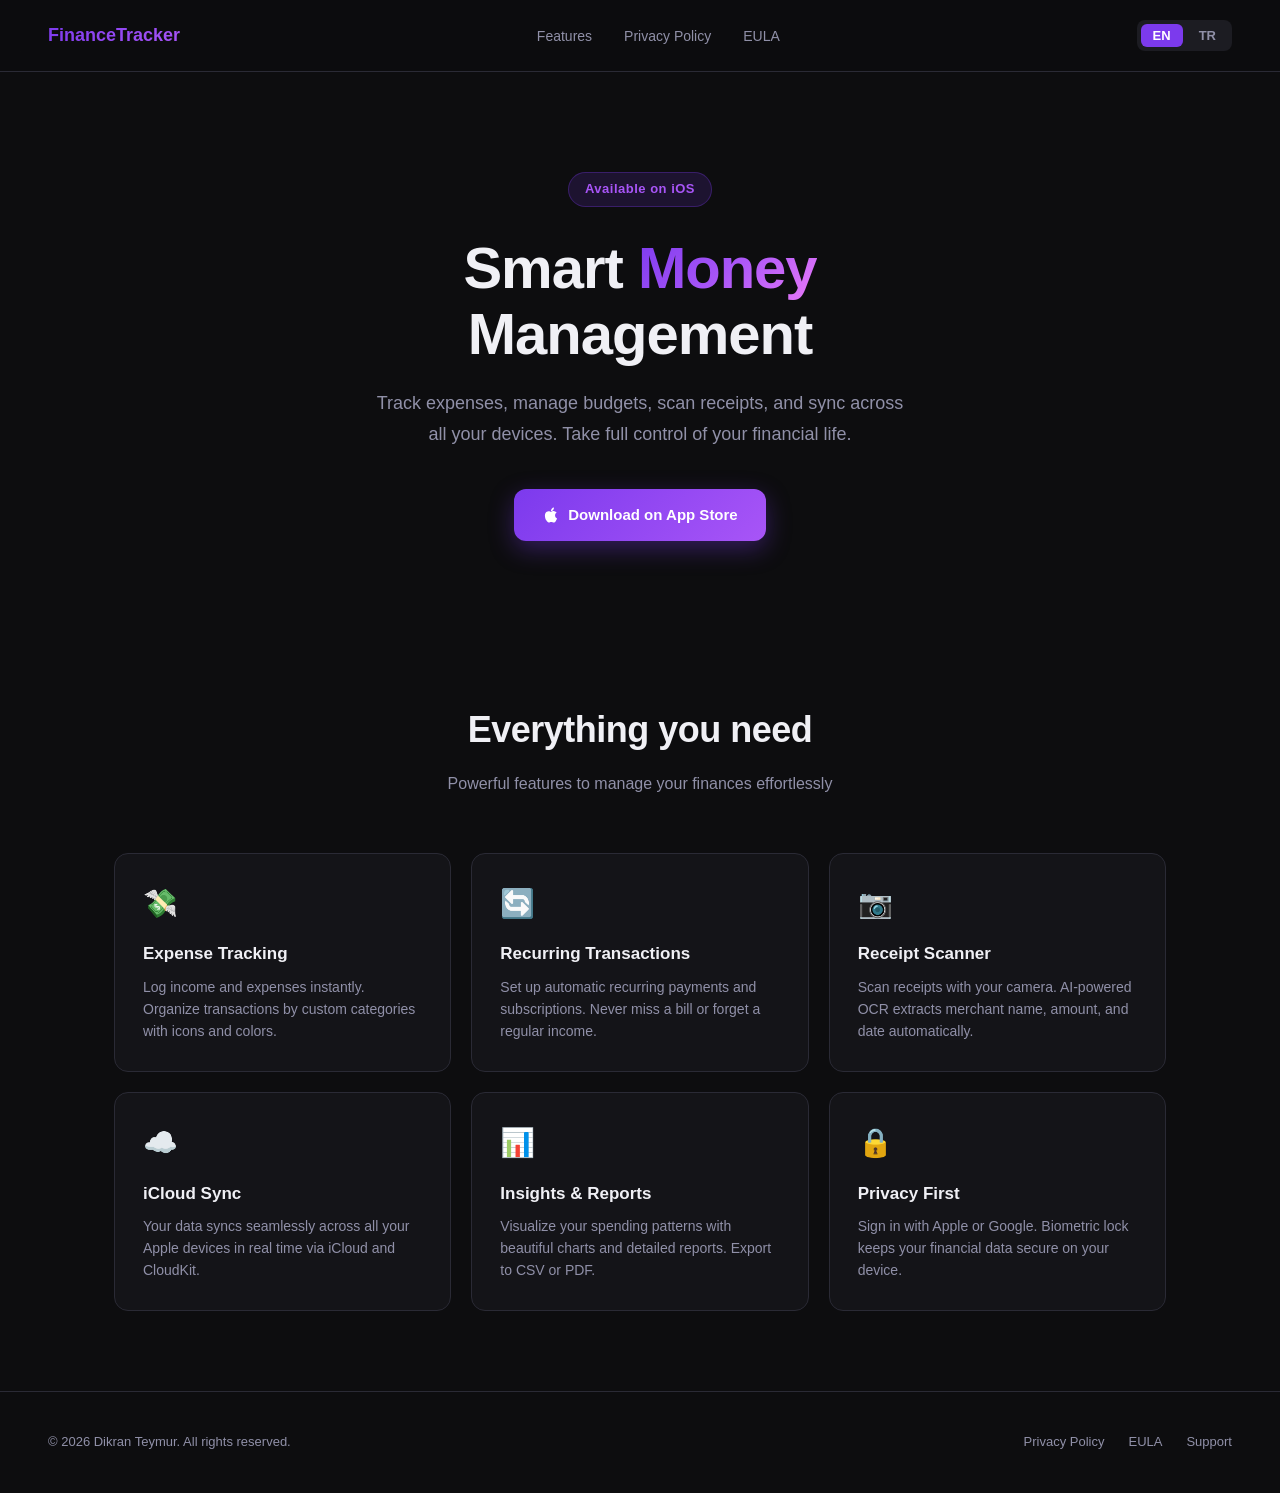
==== index.html @ df2f8046 "first commit" ====
<!DOCTYPE html>
<html lang="en">
<head>
  <meta charset="UTF-8" />
  <meta name="viewport" content="width=device-width, initial-scale=1.0" />
  <title>FinanceTracker – Smart Money Management</title>
  <meta name="description" content="Track your expenses, manage budgets, and take control of your financial life with FinanceTracker." />
  <link rel="stylesheet" href="styles.css" />
</head>
<body>

<nav>
  <span class="nav-logo">FinanceTracker</span>
  <ul class="nav-links">
    <li><a href="#features" id="nav-features">Features</a></li>
    <li><a href="privacy-policy.html" id="nav-privacy">Privacy Policy</a></li>
    <li><a href="eula.html" id="nav-eula">EULA</a></li>
  </ul>
  <div class="lang-toggle">
    <button class="lang-btn active" onclick="setLang('en')">EN</button>
    <button class="lang-btn" onclick="setLang('tr')">TR</button>
  </div>
</nav>

<section class="hero">
  <div class="hero-badge" id="hero-badge">Available on iOS</div>
  <h1 id="hero-title">Smart <span>Money</span><br>Management</h1>
  <p id="hero-desc">Track expenses, manage budgets, scan receipts, and sync across all your devices. Take full control of your financial life.</p>
  <div class="hero-actions">
    <a href="#" class="btn-primary" id="hero-cta">
      <svg width="18" height="18" viewBox="0 0 24 24" fill="currentColor"><path d="M18.71 19.5c-.83 1.24-1.71 2.45-3.05 2.47-1.34.03-1.77-.79-3.29-.79-1.53 0-2 .77-3.27.82-1.31.05-2.3-1.32-3.14-2.53C4.25 17 2.94 12.45 4.7 9.39c.87-1.52 2.43-2.48 4.12-2.51 1.28-.02 2.5.87 3.29.87.78 0 2.26-1.07 3.8-.91.65.03 2.47.26 3.64 1.98-.09.06-2.17 1.28-2.15 3.81.03 3.02 2.65 4.03 2.68 4.04-.03.07-.42 1.44-1.38 2.83M13 3.5c.73-.83 1.94-1.46 2.94-1.5.13 1.17-.34 2.35-1.04 3.19-.69.85-1.83 1.51-2.95 1.42-.15-1.15.41-2.35 1.05-3.11z"/></svg>
      <span id="cta-appstore">Download on App Store</span>
    </a>
  </div>
</section>

<section class="features" id="features">
  <h2 class="section-title" id="feat-title">Everything you need</h2>
  <p class="section-sub" id="feat-sub">Powerful features to manage your finances effortlessly</p>

  <div class="features-grid">
    <div class="feature-card">
      <div class="feature-icon">💸</div>
      <h3 id="f1-title">Expense Tracking</h3>
      <p id="f1-desc">Log income and expenses instantly. Organize transactions by custom categories with icons and colors.</p>
    </div>
    <div class="feature-card">
      <div class="feature-icon">🔄</div>
      <h3 id="f2-title">Recurring Transactions</h3>
      <p id="f2-desc">Set up automatic recurring payments and subscriptions. Never miss a bill or forget a regular income.</p>
    </div>
    <div class="feature-card">
      <div class="feature-icon">📷</div>
      <h3 id="f3-title">Receipt Scanner</h3>
      <p id="f3-desc">Scan receipts with your camera. AI-powered OCR extracts merchant name, amount, and date automatically.</p>
    </div>
    <div class="feature-card">
      <div class="feature-icon">☁️</div>
      <h3 id="f4-title">iCloud Sync</h3>
      <p id="f4-desc">Your data syncs seamlessly across all your Apple devices in real time via iCloud and CloudKit.</p>
    </div>
    <div class="feature-card">
      <div class="feature-icon">📊</div>
      <h3 id="f5-title">Insights & Reports</h3>
      <p id="f5-desc">Visualize your spending patterns with beautiful charts and detailed reports. Export to CSV or PDF.</p>
    </div>
    <div class="feature-card">
      <div class="feature-icon">🔒</div>
      <h3 id="f6-title">Privacy First</h3>
      <p id="f6-desc">Sign in with Apple or Google. Biometric lock keeps your financial data secure on your device.</p>
    </div>
  </div>
</section>

<footer>
  <p id="footer-copy">© 2026 Dikran Teymur. All rights reserved.</p>
  <div class="footer-links">
    <a href="privacy-policy.html" id="footer-privacy">Privacy Policy</a>
    <a href="eula.html" id="footer-eula">EULA</a>
    <a href="mailto:support@financetracker.app" id="footer-support">Support</a>
  </div>
</footer>

<script>
  const translations = {
    en: {
      "hero-badge": "Available on iOS",
      "hero-title": `Smart <span>Money</span><br>Management`,
      "hero-desc": "Track expenses, manage budgets, scan receipts, and sync across all your devices. Take full control of your financial life.",
      "cta-appstore": "Download on App Store",
      "nav-features": "Features",
      "nav-privacy": "Privacy Policy",
      "nav-eula": "EULA",
      "feat-title": "Everything you need",
      "feat-sub": "Powerful features to manage your finances effortlessly",
      "f1-title": "Expense Tracking",
      "f1-desc": "Log income and expenses instantly. Organize transactions by custom categories with icons and colors.",
      "f2-title": "Recurring Transactions",
      "f2-desc": "Set up automatic recurring payments and subscriptions. Never miss a bill or forget a regular income.",
      "f3-title": "Receipt Scanner",
      "f3-desc": "Scan receipts with your camera. AI-powered OCR extracts merchant name, amount, and date automatically.",
      "f4-title": "iCloud Sync",
      "f4-desc": "Your data syncs seamlessly across all your Apple devices in real time via iCloud and CloudKit.",
      "f5-title": "Insights & Reports",
      "f5-desc": "Visualize your spending patterns with beautiful charts and detailed reports. Export to CSV or PDF.",
      "f6-title": "Privacy First",
      "f6-desc": "Sign in with Apple or Google. Biometric lock keeps your financial data secure on your device.",
      "footer-copy": "© 2026 Dikran Teymur. All rights reserved.",
      "footer-privacy": "Privacy Policy",
      "footer-eula": "EULA",
      "footer-support": "Support",
    },
    tr: {
      "hero-badge": "iOS'ta Mevcut",
      "hero-title": `Akıllı <span>Para</span><br>Yönetimi`,
      "hero-desc": "Harcamalarını takip et, bütçeni yönet, fişleri tara ve tüm cihazlarında senkronize et. Finansal hayatının kontrolünü ele al.",
      "cta-appstore": "App Store'dan İndir",
      "nav-features": "Özellikler",
      "nav-privacy": "Gizlilik Politikası",
      "nav-eula": "EULA",
      "feat-title": "İhtiyacın olan her şey",
      "feat-sub": "Finanslarını zahmetsizce yönetmek için güçlü özellikler",
      "f1-title": "Gider Takibi",
      "f1-desc": "Gelir ve giderleri anında kaydet. İşlemleri simge ve renklerle özelleştirilmiş kategorilere göre düzenle.",
      "f2-title": "Tekrarlayan İşlemler",
      "f2-desc": "Otomatik tekrarlayan ödemeler ve abonelikler oluştur. Hiçbir fatura veya düzenli geliri kaçırma.",
      "f3-title": "Fiş Tarayıcı",
      "f3-desc": "Kameranla fişleri tara. AI destekli OCR, satıcı adını, tutarı ve tarihi otomatik çıkarır.",
      "f4-title": "iCloud Senkronizasyonu",
      "f4-desc": "Verileriniz iCloud ve CloudKit aracılığıyla tüm Apple cihazlarınızda anlık olarak senkronize olur.",
      "f5-title": "Analizler ve Raporlar",
      "f5-desc": "Harcama alışkanlıklarını güzel grafikler ve detaylı raporlarla görselleştir. CSV veya PDF olarak dışa aktar.",
      "f6-title": "Gizlilik Önce",
      "f6-desc": "Apple veya Google ile giriş yap. Biyometrik kilit, finansal verilerini cihazında güvende tutar.",
      "footer-copy": "© 2026 Dikran Teymur. Tüm hakları saklıdır.",
      "footer-privacy": "Gizlilik Politikası",
      "footer-eula": "EULA",
      "footer-support": "Destek",
    }
  };

  function setLang(lang) {
    document.querySelectorAll('.lang-btn').forEach(b => b.classList.remove('active'));
    document.querySelector(`.lang-btn[onclick="setLang('${lang}')"]`).classList.add('active');
    localStorage.setItem('lang', lang);
    const t = translations[lang];
    for (const [id, val] of Object.entries(t)) {
      const el = document.getElementById(id);
      if (el) el.innerHTML = val;
    }
    document.documentElement.lang = lang;
  }

  const saved = localStorage.getItem('lang') || 'en';
  setLang(saved);
</script>

</body>
</html>
---- styles.css ----
* {
  margin: 0;
  padding: 0;
  box-sizing: border-box;
}

:root {
  --bg: #0d0d0f;
  --bg2: #141418;
  --bg3: #1c1c22;
  --accent: #7c3aed;
  --accent2: #a855f7;
  --text: #f0f0f5;
  --text2: #9090a8;
  --border: #2a2a35;
  --radius: 14px;
}

body {
  background: var(--bg);
  color: var(--text);
  font-family: -apple-system, BlinkMacSystemFont, "SF Pro Display", "Segoe UI", sans-serif;
  line-height: 1.6;
  min-height: 100vh;
}

a {
  color: var(--accent2);
  text-decoration: none;
}
a:hover {
  text-decoration: underline;
}

/* NAV */
nav {
  display: flex;
  align-items: center;
  justify-content: space-between;
  padding: 20px 48px;
  border-bottom: 1px solid var(--border);
  position: sticky;
  top: 0;
  background: rgba(13,13,15,0.85);
  backdrop-filter: blur(12px);
  z-index: 100;
}

.nav-logo {
  font-size: 18px;
  font-weight: 700;
  background: linear-gradient(135deg, var(--accent), var(--accent2));
  -webkit-background-clip: text;
  -webkit-text-fill-color: transparent;
}

.nav-links {
  display: flex;
  gap: 32px;
  list-style: none;
}

.nav-links a {
  color: var(--text2);
  font-size: 14px;
  font-weight: 500;
  transition: color 0.2s;
}
.nav-links a:hover {
  color: var(--text);
  text-decoration: none;
}

/* LANG TOGGLE */
.lang-toggle {
  display: flex;
  gap: 4px;
  background: var(--bg3);
  border-radius: 8px;
  padding: 4px;
}

.lang-btn {
  border: none;
  background: transparent;
  color: var(--text2);
  font-size: 13px;
  font-weight: 600;
  padding: 4px 12px;
  border-radius: 6px;
  cursor: pointer;
  transition: all 0.2s;
}
.lang-btn.active {
  background: var(--accent);
  color: #fff;
}

/* HERO */
.hero {
  text-align: center;
  padding: 100px 24px 80px;
  max-width: 760px;
  margin: 0 auto;
}

.hero-badge {
  display: inline-block;
  background: rgba(124,58,237,0.15);
  border: 1px solid rgba(124,58,237,0.3);
  color: var(--accent2);
  font-size: 13px;
  font-weight: 600;
  padding: 6px 16px;
  border-radius: 100px;
  margin-bottom: 28px;
  letter-spacing: 0.5px;
}

.hero h1 {
  font-size: clamp(36px, 6vw, 58px);
  font-weight: 800;
  line-height: 1.15;
  margin-bottom: 20px;
  letter-spacing: -1px;
}

.hero h1 span {
  background: linear-gradient(135deg, var(--accent), var(--accent2), #e879f9);
  -webkit-background-clip: text;
  -webkit-text-fill-color: transparent;
}

.hero p {
  font-size: 18px;
  color: var(--text2);
  max-width: 540px;
  margin: 0 auto 40px;
  line-height: 1.7;
}

.hero-actions {
  display: flex;
  gap: 16px;
  justify-content: center;
  flex-wrap: wrap;
}

.btn-primary {
  display: inline-flex;
  align-items: center;
  gap: 8px;
  background: linear-gradient(135deg, var(--accent), var(--accent2));
  color: #fff;
  padding: 14px 28px;
  border-radius: 12px;
  font-weight: 600;
  font-size: 15px;
  transition: opacity 0.2s, transform 0.2s;
  box-shadow: 0 8px 24px rgba(124,58,237,0.35);
}
.btn-primary:hover {
  opacity: 0.9;
  transform: translateY(-1px);
  text-decoration: none;
}

.btn-secondary {
  display: inline-flex;
  align-items: center;
  gap: 8px;
  background: var(--bg3);
  color: var(--text);
  padding: 14px 28px;
  border-radius: 12px;
  font-weight: 600;
  font-size: 15px;
  border: 1px solid var(--border);
  transition: background 0.2s, transform 0.2s;
}
.btn-secondary:hover {
  background: var(--bg2);
  transform: translateY(-1px);
  text-decoration: none;
}

/* FEATURES */
.features {
  padding: 80px 24px;
  max-width: 1100px;
  margin: 0 auto;
}

.section-title {
  text-align: center;
  font-size: clamp(24px, 4vw, 36px);
  font-weight: 700;
  margin-bottom: 12px;
  letter-spacing: -0.5px;
}

.section-sub {
  text-align: center;
  color: var(--text2);
  font-size: 16px;
  margin-bottom: 56px;
}

.features-grid {
  display: grid;
  grid-template-columns: repeat(auto-fit, minmax(280px, 1fr));
  gap: 20px;
}

.feature-card {
  background: var(--bg2);
  border: 1px solid var(--border);
  border-radius: var(--radius);
  padding: 28px;
  transition: border-color 0.2s, transform 0.2s;
}
.feature-card:hover {
  border-color: rgba(124,58,237,0.4);
  transform: translateY(-2px);
}

.feature-icon {
  font-size: 28px;
  margin-bottom: 14px;
}

.feature-card h3 {
  font-size: 17px;
  font-weight: 600;
  margin-bottom: 8px;
}

.feature-card p {
  color: var(--text2);
  font-size: 14px;
  line-height: 1.6;
}

/* LEGAL PAGE */
.legal-container {
  max-width: 800px;
  margin: 0 auto;
  padding: 60px 24px 100px;
}

.legal-header {
  margin-bottom: 48px;
}

.legal-header h1 {
  font-size: clamp(28px, 4vw, 40px);
  font-weight: 800;
  margin-bottom: 10px;
  letter-spacing: -0.5px;
}

.legal-header .updated {
  color: var(--text2);
  font-size: 14px;
}

.legal-content {
  display: none;
}
.legal-content.active {
  display: block;
}

.legal-content h2 {
  font-size: 20px;
  font-weight: 700;
  margin: 40px 0 12px;
  color: var(--text);
}

.legal-content h2:first-child {
  margin-top: 0;
}

.legal-content p {
  color: var(--text2);
  font-size: 15px;
  line-height: 1.8;
  margin-bottom: 14px;
}

.legal-content ul {
  color: var(--text2);
  font-size: 15px;
  line-height: 1.8;
  padding-left: 20px;
  margin-bottom: 14px;
}

.legal-content ul li {
  margin-bottom: 6px;
}

.legal-content strong {
  color: var(--text);
}

.legal-content a {
  color: var(--accent2);
}

/* FOOTER */
footer {
  border-top: 1px solid var(--border);
  padding: 40px 48px;
  display: flex;
  justify-content: space-between;
  align-items: center;
  flex-wrap: wrap;
  gap: 16px;
}

footer p {
  color: var(--text2);
  font-size: 13px;
}

.footer-links {
  display: flex;
  gap: 24px;
}

.footer-links a {
  color: var(--text2);
  font-size: 13px;
  transition: color 0.2s;
}
.footer-links a:hover {
  color: var(--text);
  text-decoration: none;
}

@media (max-width: 600px) {
  nav { padding: 16px 20px; }
  .nav-links { display: none; }
  footer { padding: 32px 20px; flex-direction: column; text-align: center; }
  .footer-links { justify-content: center; }
}
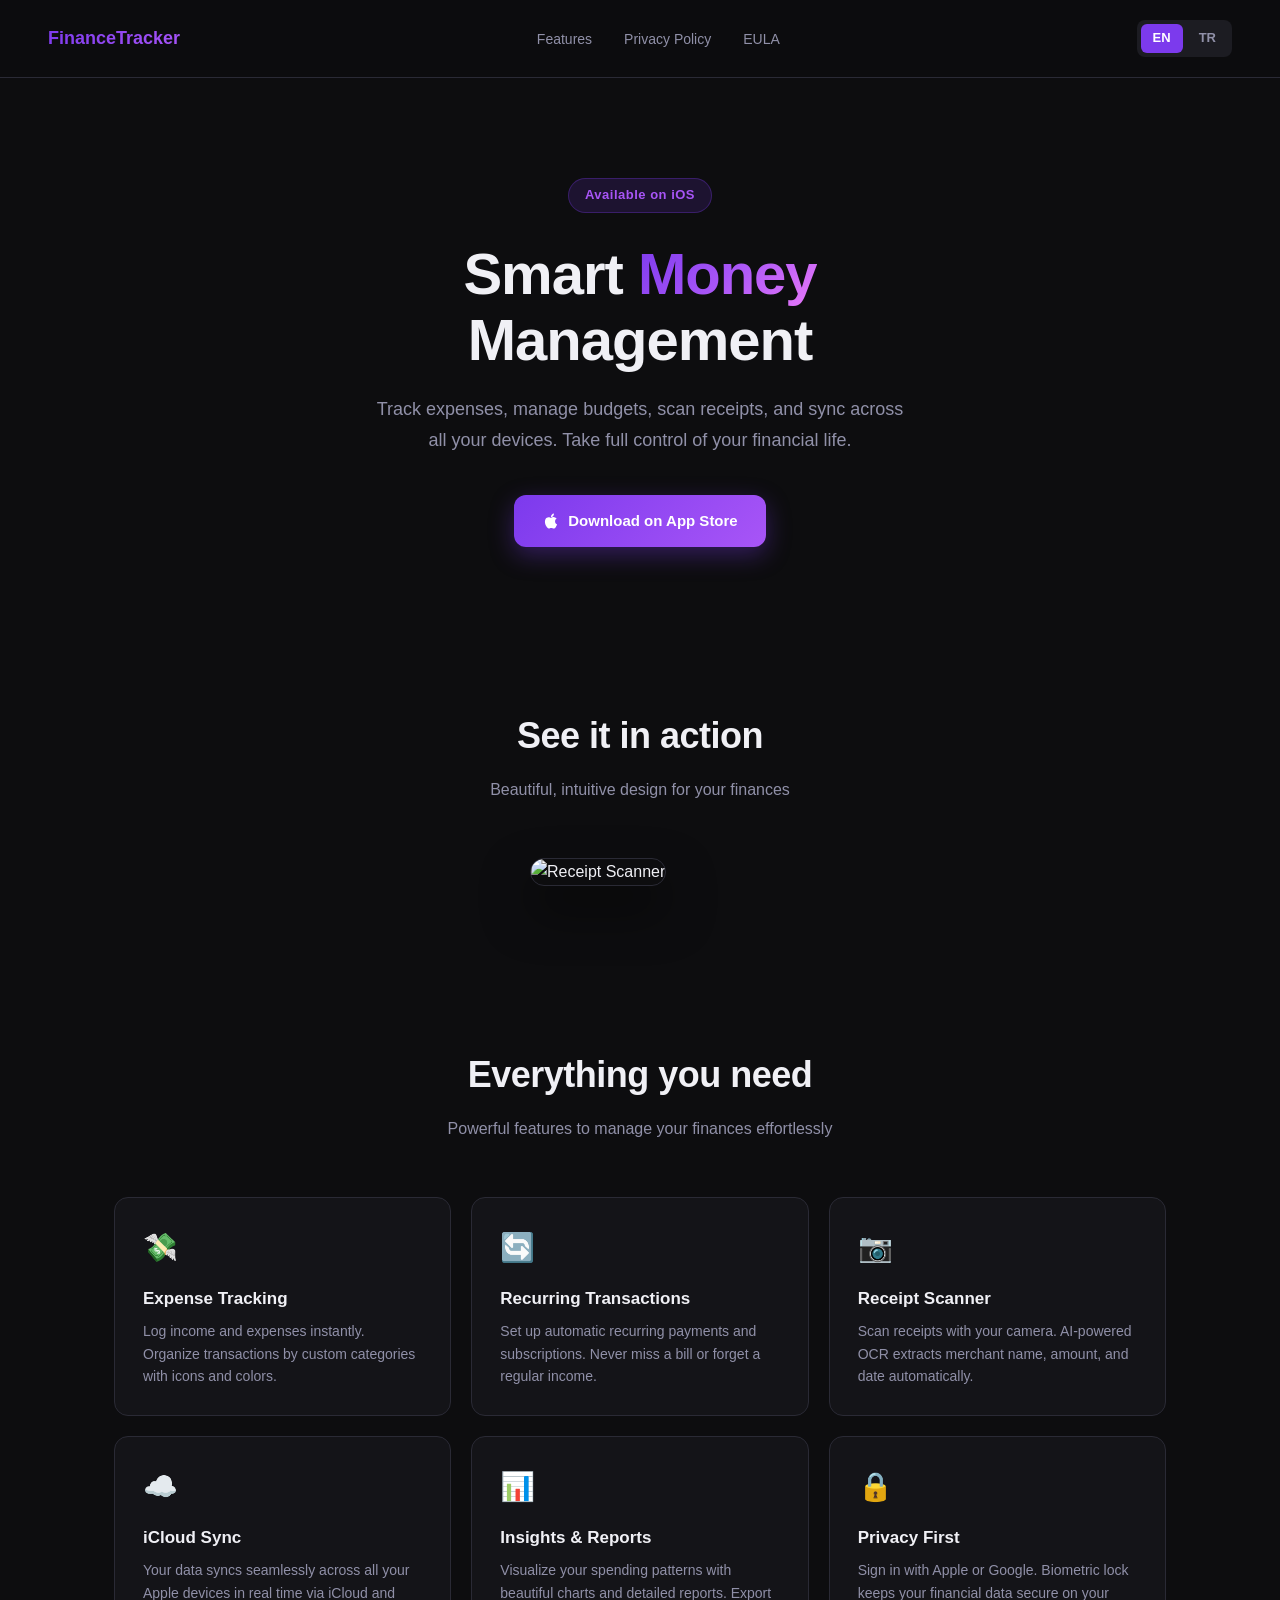
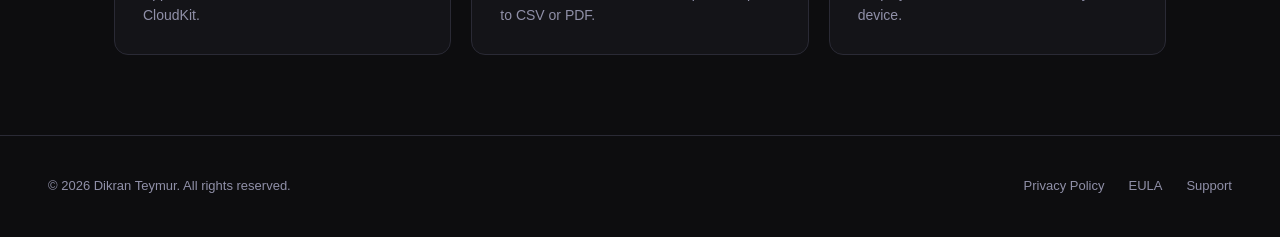
==== commit 39315eeb: "change privacy url" ====
--- a/index.html
+++ b/index.html
@@ -1,159 +1,12 @@
 <!DOCTYPE html>
-<html lang="en">
+<html>
 <head>
   <meta charset="UTF-8" />
-  <meta name="viewport" content="width=device-width, initial-scale=1.0" />
-  <title>FinanceTracker – Smart Money Management</title>
-  <meta name="description" content="Track your expenses, manage budgets, and take control of your financial life with FinanceTracker." />
-  <link rel="stylesheet" href="styles.css" />
+  <meta http-equiv="refresh" content="0;url=en/" />
+  <script>
+    const lang = navigator.language.startsWith('tr') ? 'tr' : 'en';
+    window.location.replace(lang + '/');
+  </script>
 </head>
-<body>
-
-<nav>
-  <span class="nav-logo">FinanceTracker</span>
-  <ul class="nav-links">
-    <li><a href="#features" id="nav-features">Features</a></li>
-    <li><a href="privacy-policy.html" id="nav-privacy">Privacy Policy</a></li>
-    <li><a href="eula.html" id="nav-eula">EULA</a></li>
-  </ul>
-  <div class="lang-toggle">
-    <button class="lang-btn active" onclick="setLang('en')">EN</button>
-    <button class="lang-btn" onclick="setLang('tr')">TR</button>
-  </div>
-</nav>
-
-<section class="hero">
-  <div class="hero-badge" id="hero-badge">Available on iOS</div>
-  <h1 id="hero-title">Smart <span>Money</span><br>Management</h1>
-  <p id="hero-desc">Track expenses, manage budgets, scan receipts, and sync across all your devices. Take full control of your financial life.</p>
-  <div class="hero-actions">
-    <a href="#" class="btn-primary" id="hero-cta">
-      <svg width="18" height="18" viewBox="0 0 24 24" fill="currentColor"><path d="M18.71 19.5c-.83 1.24-1.71 2.45-3.05 2.47-1.34.03-1.77-.79-3.29-.79-1.53 0-2 .77-3.27.82-1.31.05-2.3-1.32-3.14-2.53C4.25 17 2.94 12.45 4.7 9.39c.87-1.52 2.43-2.48 4.12-2.51 1.28-.02 2.5.87 3.29.87.78 0 2.26-1.07 3.8-.91.65.03 2.47.26 3.64 1.98-.09.06-2.17 1.28-2.15 3.81.03 3.02 2.65 4.03 2.68 4.04-.03.07-.42 1.44-1.38 2.83M13 3.5c.73-.83 1.94-1.46 2.94-1.5.13 1.17-.34 2.35-1.04 3.19-.69.85-1.83 1.51-2.95 1.42-.15-1.15.41-2.35 1.05-3.11z"/></svg>
-      <span id="cta-appstore">Download on App Store</span>
-    </a>
-  </div>
-</section>
-
-<section class="features" id="features">
-  <h2 class="section-title" id="feat-title">Everything you need</h2>
-  <p class="section-sub" id="feat-sub">Powerful features to manage your finances effortlessly</p>
-
-  <div class="features-grid">
-    <div class="feature-card">
-      <div class="feature-icon">💸</div>
-      <h3 id="f1-title">Expense Tracking</h3>
-      <p id="f1-desc">Log income and expenses instantly. Organize transactions by custom categories with icons and colors.</p>
-    </div>
-    <div class="feature-card">
-      <div class="feature-icon">🔄</div>
-      <h3 id="f2-title">Recurring Transactions</h3>
-      <p id="f2-desc">Set up automatic recurring payments and subscriptions. Never miss a bill or forget a regular income.</p>
-    </div>
-    <div class="feature-card">
-      <div class="feature-icon">📷</div>
-      <h3 id="f3-title">Receipt Scanner</h3>
-      <p id="f3-desc">Scan receipts with your camera. AI-powered OCR extracts merchant name, amount, and date automatically.</p>
-    </div>
-    <div class="feature-card">
-      <div class="feature-icon">☁️</div>
-      <h3 id="f4-title">iCloud Sync</h3>
-      <p id="f4-desc">Your data syncs seamlessly across all your Apple devices in real time via iCloud and CloudKit.</p>
-    </div>
-    <div class="feature-card">
-      <div class="feature-icon">📊</div>
-      <h3 id="f5-title">Insights & Reports</h3>
-      <p id="f5-desc">Visualize your spending patterns with beautiful charts and detailed reports. Export to CSV or PDF.</p>
-    </div>
-    <div class="feature-card">
-      <div class="feature-icon">🔒</div>
-      <h3 id="f6-title">Privacy First</h3>
-      <p id="f6-desc">Sign in with Apple or Google. Biometric lock keeps your financial data secure on your device.</p>
-    </div>
-  </div>
-</section>
-
-<footer>
-  <p id="footer-copy">© 2026 Dikran Teymur. All rights reserved.</p>
-  <div class="footer-links">
-    <a href="privacy-policy.html" id="footer-privacy">Privacy Policy</a>
-    <a href="eula.html" id="footer-eula">EULA</a>
-    <a href="mailto:support@financetracker.app" id="footer-support">Support</a>
-  </div>
-</footer>
-
-<script>
-  const translations = {
-    en: {
-      "hero-badge": "Available on iOS",
-      "hero-title": `Smart <span>Money</span><br>Management`,
-      "hero-desc": "Track expenses, manage budgets, scan receipts, and sync across all your devices. Take full control of your financial life.",
-      "cta-appstore": "Download on App Store",
-      "nav-features": "Features",
-      "nav-privacy": "Privacy Policy",
-      "nav-eula": "EULA",
-      "feat-title": "Everything you need",
-      "feat-sub": "Powerful features to manage your finances effortlessly",
-      "f1-title": "Expense Tracking",
-      "f1-desc": "Log income and expenses instantly. Organize transactions by custom categories with icons and colors.",
-      "f2-title": "Recurring Transactions",
-      "f2-desc": "Set up automatic recurring payments and subscriptions. Never miss a bill or forget a regular income.",
-      "f3-title": "Receipt Scanner",
-      "f3-desc": "Scan receipts with your camera. AI-powered OCR extracts merchant name, amount, and date automatically.",
-      "f4-title": "iCloud Sync",
-      "f4-desc": "Your data syncs seamlessly across all your Apple devices in real time via iCloud and CloudKit.",
-      "f5-title": "Insights & Reports",
-      "f5-desc": "Visualize your spending patterns with beautiful charts and detailed reports. Export to CSV or PDF.",
-      "f6-title": "Privacy First",
-      "f6-desc": "Sign in with Apple or Google. Biometric lock keeps your financial data secure on your device.",
-      "footer-copy": "© 2026 Dikran Teymur. All rights reserved.",
-      "footer-privacy": "Privacy Policy",
-      "footer-eula": "EULA",
-      "footer-support": "Support",
-    },
-    tr: {
-      "hero-badge": "iOS'ta Mevcut",
-      "hero-title": `Akıllı <span>Para</span><br>Yönetimi`,
-      "hero-desc": "Harcamalarını takip et, bütçeni yönet, fişleri tara ve tüm cihazlarında senkronize et. Finansal hayatının kontrolünü ele al.",
-      "cta-appstore": "App Store'dan İndir",
-      "nav-features": "Özellikler",
-      "nav-privacy": "Gizlilik Politikası",
-      "nav-eula": "EULA",
-      "feat-title": "İhtiyacın olan her şey",
-      "feat-sub": "Finanslarını zahmetsizce yönetmek için güçlü özellikler",
-      "f1-title": "Gider Takibi",
-      "f1-desc": "Gelir ve giderleri anında kaydet. İşlemleri simge ve renklerle özelleştirilmiş kategorilere göre düzenle.",
-      "f2-title": "Tekrarlayan İşlemler",
-      "f2-desc": "Otomatik tekrarlayan ödemeler ve abonelikler oluştur. Hiçbir fatura veya düzenli geliri kaçırma.",
-      "f3-title": "Fiş Tarayıcı",
-      "f3-desc": "Kameranla fişleri tara. AI destekli OCR, satıcı adını, tutarı ve tarihi otomatik çıkarır.",
-      "f4-title": "iCloud Senkronizasyonu",
-      "f4-desc": "Verileriniz iCloud ve CloudKit aracılığıyla tüm Apple cihazlarınızda anlık olarak senkronize olur.",
-      "f5-title": "Analizler ve Raporlar",
-      "f5-desc": "Harcama alışkanlıklarını güzel grafikler ve detaylı raporlarla görselleştir. CSV veya PDF olarak dışa aktar.",
-      "f6-title": "Gizlilik Önce",
-      "f6-desc": "Apple veya Google ile giriş yap. Biyometrik kilit, finansal verilerini cihazında güvende tutar.",
-      "footer-copy": "© 2026 Dikran Teymur. Tüm hakları saklıdır.",
-      "footer-privacy": "Gizlilik Politikası",
-      "footer-eula": "EULA",
-      "footer-support": "Destek",
-    }
-  };
-
-  function setLang(lang) {
-    document.querySelectorAll('.lang-btn').forEach(b => b.classList.remove('active'));
-    document.querySelector(`.lang-btn[onclick="setLang('${lang}')"]`).classList.add('active');
-    localStorage.setItem('lang', lang);
-    const t = translations[lang];
-    for (const [id, val] of Object.entries(t)) {
-      const el = document.getElementById(id);
-      if (el) el.innerHTML = val;
-    }
-    document.documentElement.lang = lang;
-  }
-
-  const saved = localStorage.getItem('lang') || 'en';
-  setLang(saved);
-</script>
-
-</body>
+<body></body>
 </html>
